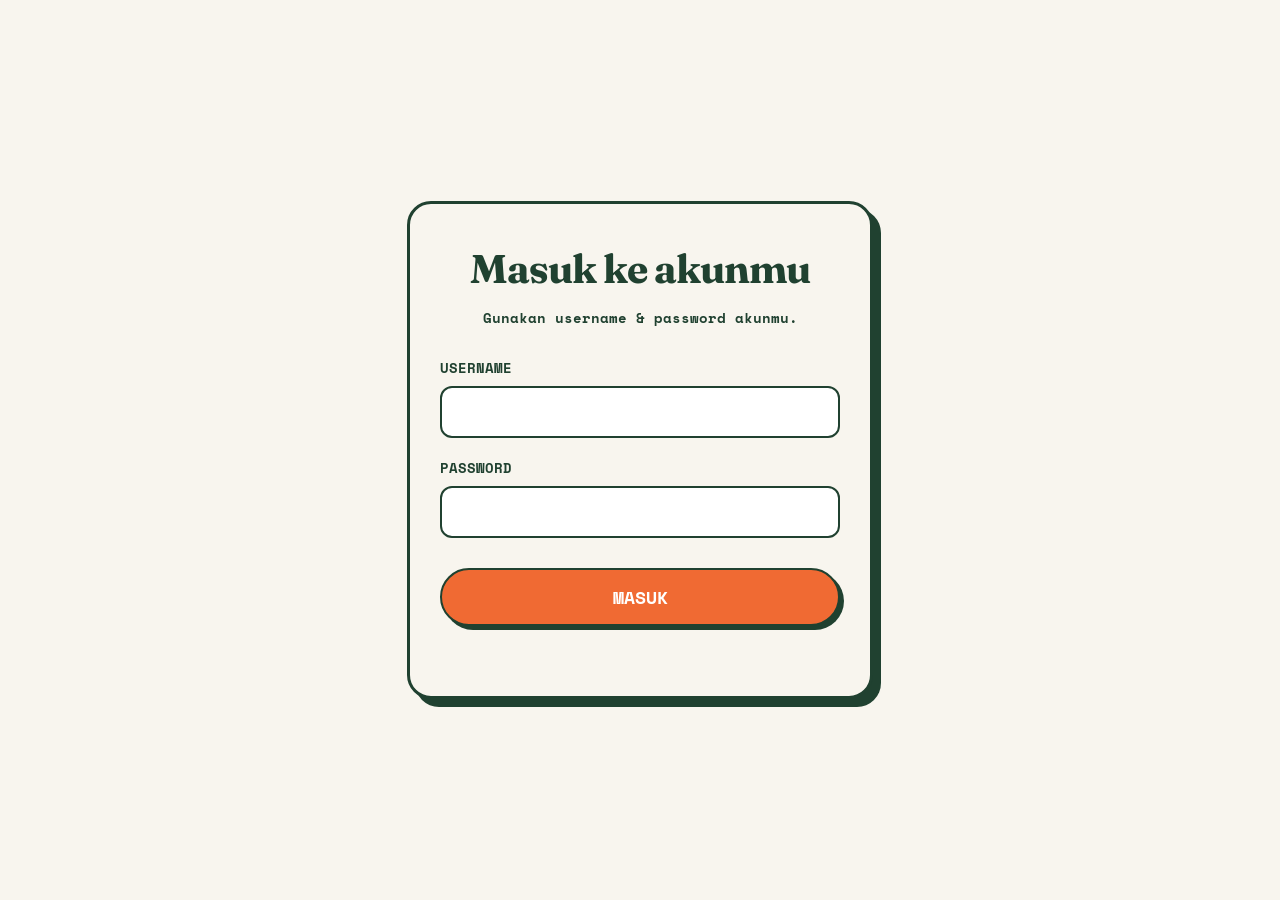
==== login.html @ 65d06ff5 "arra done" ====
<!DOCTYPE html>
<html lang="id">
<head>
<meta charset="UTF-8">
<meta name="viewport" content="width=device-width, initial-scale=1.0">
<title>Log In Online Shop</title>
<link rel="stylesheet" href="style.css">
<script src="login.js" defer></script>
</head>
<body>
<div class="login-container">
<h2>Masuk ke akunmu</h2>
<p>Gunakan username & password akunmu.</p>

    <form id="loginForm">
        <div class="input-group">
            <label for="username">Username</label>
            <input type="text" id="username" required>
        </div>
        <div class="input-group">
            <label for="password">Password</label>
            <input type="password" id="password" required>
        </div>
        
        <button type="submit" id="loginBtn">Masuk</button>
        <p id="errorMsg"></p>
    </form>
</div>
</body>
</html>

<!-- <!DOCTYPE html>
<html lang="id">
<head>
  <meta charset="UTF-8">
  <meta name="viewport" content="width=device-width, initial-scale=1.0">
  <title>Login</title>
  <link rel="stylesheet" href="style.css">
</head>
<body>
  <div class="login-container">
    <h1>Masuk ke akunmu</h1>
    <p>Gunakan username & password akunmu.</p>

    <form action="#" method="post">
      <div class="form-group">
        <label for="username">Username</label>
        <input type="text" id="username" name="username" required>
      </div>

      <div class="form-group">
        <label for="password">Password</label>
        <input type="password" id="password" name="password" required>
      </div>

      <button type="submit">Masuk</button>
    </form>
  </div>
</body>
</html> -->
---- style.css ----
@import url('https://fonts.googleapis.com/css2?family=Fraunces:opsz,wght@9..144,700&family=Space+Mono:wght@400;700&display=swap');

:root {
  --bg-color: #F8F5EE; /* Krem/Off-white ala Aura Bora */
  --text-dark: #204130; /* Hijau tua/Forest green */
  --primary-btn: #F06A33; /* Oranye Terakota */
  --primary-btn-hover: #D75520;
  --input-bg: #FFFFFF;
  --border-color: #204130;
}

body {
  margin: 0;
  padding: 0;
  background-color: var(--bg-color);
  font-family: 'Space Mono', monospace;
  color: var(--text-dark);
  display: flex;
  justify-content: center;
  align-items: center;
  height: 100vh;
}

/* Card Container ala Kemasan/Stiker */
.login-container {
  background-color: var(--bg-color);
  border: 3px solid var(--border-color);
  border-radius: 24px;
  padding: 40px 30px;
  width: 100%;
  max-width: 400px;
  box-shadow: 8px 8px 0px var(--border-color); 
  text-align: center;
}

/* Tipografi Judul Playful */
.login-container h2 {
  font-family: 'Fraunces', serif;
  font-size: 2.5rem;
  margin-top: 0;
  margin-bottom: 10px;
  color: var(--text-dark);
  letter-spacing: -1px;
}

.login-container p {
  font-size: 0.9rem;
  margin-bottom: 30px;
  color: var(--text-dark);
  font-weight: 700;
}

/* Styling Input Form */
.input-group {
  text-align: left;
  margin-bottom: 20px;
}

.input-group label {
  display: block;
  font-weight: 700;
  margin-bottom: 8px;
  font-size: 0.85rem;
  text-transform: uppercase;
}

.input-group input {
  width: 100%;
  padding: 12px;
  border: 2px solid var(--border-color);
  border-radius: 12px;
  font-family: 'Space Mono', monospace;
  font-size: 1rem;
  box-sizing: border-box;
  background-color: var(--input-bg);
  outline: none;
  transition: box-shadow 0.2s ease, transform 0.2s ease;
}

.input-group input:focus {
  box-shadow: 4px 4px 0px var(--border-color);
  transform: translate(-2px, -2px);
}

/* Styling Tombol Bold berbentuk Pill */
button {
  width: 100%;
  padding: 14px;
  background-color: var(--primary-btn);
  color: #fff;
  font-family: 'Space Mono', monospace;
  font-weight: 700;
  font-size: 1.1rem;
  text-transform: uppercase;
  border: 2px solid var(--border-color);
  border-radius: 50px;
  cursor: pointer;
  transition: all 0.2s ease;
  box-shadow: 4px 4px 0px var(--border-color);
  margin-top: 10px;
}

button:hover {
  background-color: var(--primary-btn-hover);
  transform: translate(2px, 2px);
  box-shadow: 2px 2px 0px var(--border-color);
}

button:active {
  transform: translate(4px, 4px);
  box-shadow: 0px 0px 0px var(--border-color);
}

/* Error Message */
#errorMsg {
  margin-top: 15px;
  font-size: 0.8rem;
  font-weight: bold;
  color: #D75520 !important;
}
---- style.css ----
@import url('https://fonts.googleapis.com/css2?family=Fraunces:opsz,wght@9..144,700&family=Space+Mono:wght@400;700&display=swap');

:root {
  --bg-color: #F8F5EE; /* Krem/Off-white ala Aura Bora */
  --text-dark: #204130; /* Hijau tua/Forest green */
  --primary-btn: #F06A33; /* Oranye Terakota */
  --primary-btn-hover: #D75520;
  --input-bg: #FFFFFF;
  --border-color: #204130;
}

body {
  margin: 0;
  padding: 0;
  background-color: var(--bg-color);
  font-family: 'Space Mono', monospace;
  color: var(--text-dark);
  display: flex;
  justify-content: center;
  align-items: center;
  height: 100vh;
}

/* Card Container ala Kemasan/Stiker */
.login-container {
  background-color: var(--bg-color);
  border: 3px solid var(--border-color);
  border-radius: 24px;
  padding: 40px 30px;
  width: 100%;
  max-width: 400px;
  box-shadow: 8px 8px 0px var(--border-color); 
  text-align: center;
}

/* Tipografi Judul Playful */
.login-container h2 {
  font-family: 'Fraunces', serif;
  font-size: 2.5rem;
  margin-top: 0;
  margin-bottom: 10px;
  color: var(--text-dark);
  letter-spacing: -1px;
}

.login-container p {
  font-size: 0.9rem;
  margin-bottom: 30px;
  color: var(--text-dark);
  font-weight: 700;
}

/* Styling Input Form */
.input-group {
  text-align: left;
  margin-bottom: 20px;
}

.input-group label {
  display: block;
  font-weight: 700;
  margin-bottom: 8px;
  font-size: 0.85rem;
  text-transform: uppercase;
}

.input-group input {
  width: 100%;
  padding: 12px;
  border: 2px solid var(--border-color);
  border-radius: 12px;
  font-family: 'Space Mono', monospace;
  font-size: 1rem;
  box-sizing: border-box;
  background-color: var(--input-bg);
  outline: none;
  transition: box-shadow 0.2s ease, transform 0.2s ease;
}

.input-group input:focus {
  box-shadow: 4px 4px 0px var(--border-color);
  transform: translate(-2px, -2px);
}

/* Styling Tombol Bold berbentuk Pill */
button {
  width: 100%;
  padding: 14px;
  background-color: var(--primary-btn);
  color: #fff;
  font-family: 'Space Mono', monospace;
  font-weight: 700;
  font-size: 1.1rem;
  text-transform: uppercase;
  border: 2px solid var(--border-color);
  border-radius: 50px;
  cursor: pointer;
  transition: all 0.2s ease;
  box-shadow: 4px 4px 0px var(--border-color);
  margin-top: 10px;
}

button:hover {
  background-color: var(--primary-btn-hover);
  transform: translate(2px, 2px);
  box-shadow: 2px 2px 0px var(--border-color);
}

button:active {
  transform: translate(4px, 4px);
  box-shadow: 0px 0px 0px var(--border-color);
}

/* Error Message */
#errorMsg {
  margin-top: 15px;
  font-size: 0.8rem;
  font-weight: bold;
  color: #D75520 !important;
}
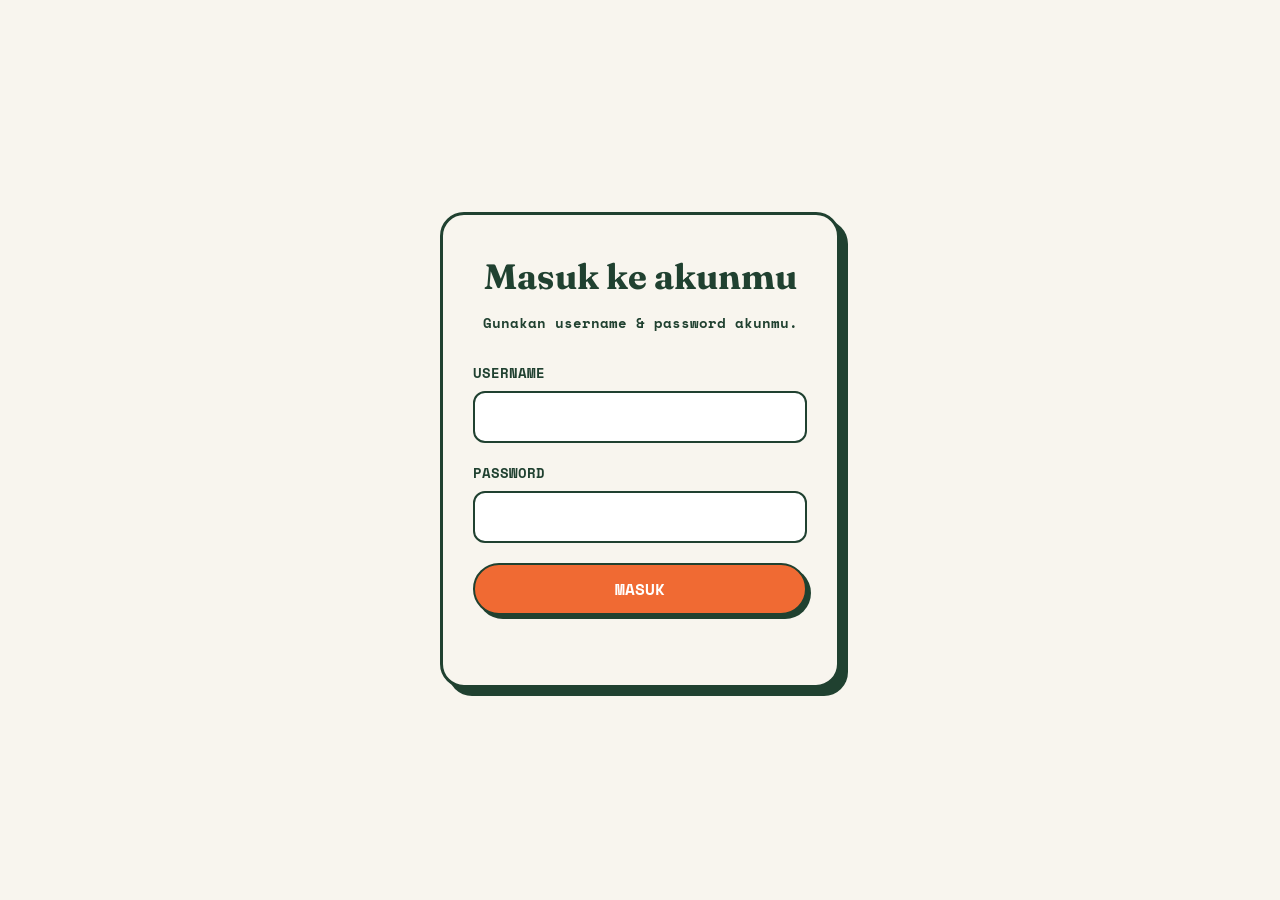
==== commit 7cd1b132: "nambah baagian izhar plus beberapa penyesuaian spt header tidak ikut scroll dan layar bisa sesuaikan" ====
--- a/login.html
+++ b/login.html
@@ -1,60 +1,30 @@
 <!DOCTYPE html>
 <html lang="id">
 <head>
-<meta charset="UTF-8">
-<meta name="viewport" content="width=device-width, initial-scale=1.0">
-<title>Log In Online Shop</title>
-<link rel="stylesheet" href="style.css">
-<script src="login.js" defer></script>
+    <meta charset="UTF-8">
+    <meta name="viewport" content="width=device-width, initial-scale=1.0">
+    <title>Log In Online Shop</title>
+    <link rel="stylesheet" href="style.css">
+    <script src="login.js" defer></script>
 </head>
 <body>
-<div class="login-container">
-<h2>Masuk ke akunmu</h2>
-<p>Gunakan username & password akunmu.</p>
+    <div class="login-container">
+        <h2>Masuk ke akunmu</h2>
+        <p>Gunakan username & password akunmu.</p>
 
-    <form id="loginForm">
-        <div class="input-group">
-            <label for="username">Username</label>
-            <input type="text" id="username" required>
-        </div>
-        <div class="input-group">
-            <label for="password">Password</label>
-            <input type="password" id="password" required>
-        </div>
-        
-        <button type="submit" id="loginBtn">Masuk</button>
-        <p id="errorMsg"></p>
-    </form>
-</div>
+        <form id="loginForm">
+            <div class="input-group">
+                <label for="username">Username</label>
+                <input type="text" id="username" required>
+            </div>
+            <div class="input-group">
+                <label for="password">Password</label>
+                <input type="password" id="password" required>
+            </div>
+            
+            <button type="submit" id="loginBtn">Masuk</button>
+            <p id="errorMsg"></p>
+        </form>
+    </div>
 </body>
-</html>
-
-<!-- <!DOCTYPE html>
-<html lang="id">
-<head>
-  <meta charset="UTF-8">
-  <meta name="viewport" content="width=device-width, initial-scale=1.0">
-  <title>Login</title>
-  <link rel="stylesheet" href="style.css">
-</head>
-<body>
-  <div class="login-container">
-    <h1>Masuk ke akunmu</h1>
-    <p>Gunakan username & password akunmu.</p>
-
-    <form action="#" method="post">
-      <div class="form-group">
-        <label for="username">Username</label>
-        <input type="text" id="username" name="username" required>
-      </div>
-
-      <div class="form-group">
-        <label for="password">Password</label>
-        <input type="password" id="password" name="password" required>
-      </div>
-
-      <button type="submit">Masuk</button>
-    </form>
-  </div>
-</body>
-</html> -->+</html>
--- a/style.css
+++ b/style.css
@@ -1,27 +1,31 @@
 @import url('https://fonts.googleapis.com/css2?family=Fraunces:opsz,wght@9..144,700&family=Space+Mono:wght@400;700&display=swap');
 
 :root {
-  --bg-color: #F8F5EE; /* Krem/Off-white ala Aura Bora */
-  --text-dark: #204130; /* Hijau tua/Forest green */
-  --primary-btn: #F06A33; /* Oranye Terakota */
+  --bg-color: #F8F5EE;
+  --text-dark: #204130;
+  --primary-btn: #F06A33;
   --primary-btn-hover: #D75520;
   --input-bg: #FFFFFF;
   --border-color: #204130;
 }
 
+* {
+  box-sizing: border-box;
+}
+
 body {
   margin: 0;
-  padding: 0;
+  padding: 20px;
   background-color: var(--bg-color);
   font-family: 'Space Mono', monospace;
   color: var(--text-dark);
   display: flex;
   justify-content: center;
-  align-items: center;
-  height: 100vh;
-}
-
-/* Card Container ala Kemasan/Stiker */
+  align-items: flex-start;
+  min-height: 100vh;
+}
+
+/* Login Container */
 .login-container {
   background-color: var(--bg-color);
   border: 3px solid var(--border-color);
@@ -31,26 +35,23 @@
   max-width: 400px;
   box-shadow: 8px 8px 0px var(--border-color); 
   text-align: center;
-}
-
-/* Tipografi Judul Playful */
+  margin: auto;
+}
+
 .login-container h2 {
   font-family: 'Fraunces', serif;
-  font-size: 2.5rem;
+  font-size: 2.2rem;
   margin-top: 0;
   margin-bottom: 10px;
-  color: var(--text-dark);
-  letter-spacing: -1px;
 }
 
 .login-container p {
   font-size: 0.9rem;
   margin-bottom: 30px;
-  color: var(--text-dark);
   font-weight: 700;
 }
 
-/* Styling Input Form */
+/* Input Group */
 .input-group {
   text-align: left;
   margin-bottom: 20px;
@@ -64,40 +65,33 @@
   text-transform: uppercase;
 }
 
-.input-group input {
+.input-group input,
+.input-group select {
   width: 100%;
   padding: 12px;
   border: 2px solid var(--border-color);
   border-radius: 12px;
   font-family: 'Space Mono', monospace;
   font-size: 1rem;
-  box-sizing: border-box;
   background-color: var(--input-bg);
   outline: none;
-  transition: box-shadow 0.2s ease, transform 0.2s ease;
-}
-
-.input-group input:focus {
-  box-shadow: 4px 4px 0px var(--border-color);
-  transform: translate(-2px, -2px);
-}
-
-/* Styling Tombol Bold berbentuk Pill */
+}
+
+/* General Button Style */
 button {
   width: 100%;
-  padding: 14px;
+  padding: 12px 18px;
   background-color: var(--primary-btn);
   color: #fff;
   font-family: 'Space Mono', monospace;
   font-weight: 700;
-  font-size: 1.1rem;
+  font-size: 1rem;
   text-transform: uppercase;
   border: 2px solid var(--border-color);
   border-radius: 50px;
   cursor: pointer;
   transition: all 0.2s ease;
   box-shadow: 4px 4px 0px var(--border-color);
-  margin-top: 10px;
 }
 
 button:hover {
@@ -106,15 +100,321 @@
   box-shadow: 2px 2px 0px var(--border-color);
 }
 
-button:active {
-  transform: translate(4px, 4px);
-  box-shadow: 0px 0px 0px var(--border-color);
-}
-
-/* Error Message */
 #errorMsg {
   margin-top: 15px;
   font-size: 0.8rem;
   font-weight: bold;
   color: #D75520 !important;
+}
+
+/* Application Layout */
+.app-container {
+  width: 100%;
+  max-width: 1100px;
+  margin: 0 auto;
+}
+
+/* Responsive Header (Logout - Welcome - Keranjang) */
+header {
+  position: sticky;
+  top: 0;
+  z-index: 100;
+  background-color: var(--bg-color); /* Agar konten di bawahnya tidak menembus transparan saat di-scroll */
+  display: flex;
+  justify-content: space-between;
+  align-items: center;
+  border-bottom: 3px solid var(--border-color);
+  padding-top: 15px;
+  padding-bottom: 15px;
+  margin-bottom: 25px;
+  width: 100%;
+  gap: 15px;
+}
+
+#logoutBtn.nav-btn,
+.cart-btn {
+  width: auto;
+  padding: 10px 20px;
+  margin-top: 0;
+  font-size: 0.85rem;
+  white-space: nowrap;
+}
+
+.welcome-text {
+  font-family: 'Fraunces', serif;
+  font-size: 1.6rem;
+  margin: 0;
+  text-align: center;
+  color: var(--text-dark);
+  flex: 1;
+}
+
+.badge {
+  background-color: var(--text-dark);
+  color: #fff;
+  border-radius: 50%;
+  padding: 2px 8px;
+  font-size: 0.8rem;
+}
+
+/* Controls Section (Search, Filter, Sort) */
+.controls-section {
+  display: grid;
+  grid-template-columns: 2fr 1fr 1fr;
+  gap: 15px;
+  margin-bottom: 30px;
+}
+
+/* Product Cards Grid */
+.product-grid {
+  display: grid;
+  grid-template-columns: repeat(auto-fill, minmax(220px, 1fr));
+  gap: 20px;
+}
+
+.product-card {
+  position: relative;
+  background: var(--input-bg);
+  border: 3px solid var(--border-color);
+  border-radius: 16px;
+  padding: 15px;
+  box-shadow: 5px 5px 0px var(--border-color);
+  display: flex;
+  flex-direction: column;
+  justify-content: space-between;
+  cursor: pointer;
+}
+
+.discount-badge {
+  position: absolute;
+  top: 10px;
+  left: 10px;
+  background-color: var(--primary-btn);
+  color: white;
+  padding: 4px 8px;
+  border-radius: 8px;
+  font-size: 0.75rem;
+  font-weight: bold;
+  border: 1px solid var(--border-color);
+}
+
+.product-img {
+  width: 100%;
+  height: 160px;
+  object-fit: contain;
+  border-bottom: 2px solid var(--border-color);
+  padding-bottom: 10px;
+  margin-bottom: 10px;
+}
+
+.product-category {
+  font-size: 0.75rem;
+  text-transform: uppercase;
+  background: #E8E2CE;
+  padding: 2px 6px;
+  border-radius: 4px;
+  font-weight: bold;
+}
+
+.product-price {
+  font-weight: bold;
+  font-size: 1.2rem;
+  color: var(--primary-btn-hover);
+  margin: 8px 0;
+}
+
+/* Cart Section */
+.cart-section {
+  background: var(--input-bg);
+  border: 3px solid var(--border-color);
+  border-radius: 16px;
+  padding: 20px;
+  margin-bottom: 25px;
+  box-shadow: 6px 6px 0px var(--border-color);
+}
+
+.cart-item {
+  display: flex;
+  align-items: center;
+  justify-content: space-between;
+  border-bottom: 1px dashed var(--border-color);
+  padding: 10px 0;
+  gap: 10px;
+  flex-wrap: wrap;
+}
+
+.cart-item-img {
+  width: 50px;
+  height: 50px;
+  object-fit: cover;
+  border-radius: 8px;
+}
+
+.cart-item-info {
+  flex: 1;
+  min-width: 120px;
+}
+
+.cart-item-actions {
+  display: flex;
+  align-items: center;
+  gap: 5px;
+}
+
+.cart-item-actions button {
+  width: auto;
+  padding: 4px 10px;
+  font-size: 0.8rem;
+}
+
+.danger-btn {
+  background-color: #d9534f !important;
+}
+
+/* Load More Container */
+.load-more-container {
+  text-align: center;
+  margin: 30px 0;
+}
+
+.load-more-container button {
+  width: auto;
+  padding: 12px 30px;
+}
+
+/* Modal Styles */
+.modal {
+  position: fixed;
+  top: 0;
+  left: 0;
+  width: 100%;
+  height: 100%;
+  background: rgba(0, 0, 0, 0.5);
+  display: flex;
+  justify-content: center;
+  align-items: center;
+  z-index: 1000;
+  padding: 15px;
+}
+
+.modal-content {
+  background: var(--bg-color);
+  border: 3px solid var(--border-color);
+  border-radius: 20px;
+  padding: 25px;
+  width: 100%;
+  max-width: 600px;
+  max-height: 90vh;
+  overflow-y: auto;
+  box-shadow: 8px 8px 0px var(--border-color);
+  position: relative;
+}
+
+.close-btn {
+  position: absolute;
+  top: 10px;
+  right: 15px;
+  font-size: 1.8rem;
+  font-weight: bold;
+  cursor: pointer;
+}
+
+.modal-detail {
+  display: flex;
+  gap: 20px;
+  align-items: center;
+}
+
+.modal-detail img {
+  width: 180px;
+  height: 180px;
+  object-fit: contain;
+  border: 2px solid var(--border-color);
+  border-radius: 12px;
+  background: white;
+}
+
+.error-box {
+  background-color: #f8d7da;
+  color: #721c24;
+  padding: 15px;
+  border: 2px solid #f5c6cb;
+  border-radius: 12px;
+  margin-bottom: 20px;
+}
+
+.hidden {
+  display: none !important;
+}
+
+/* ==========================================
+   RESPONSIVE DESIGN (MEDIA QUERIES)
+   ========================================== */
+
+/* Tablet & HP Landscape (Max-width: 768px) */
+@media (max-width: 768px) {
+  body {
+    padding: 12px;
+  }
+
+  header {
+    flex-wrap: wrap;
+  }
+
+
+  .welcome-text {
+    order: -1;
+    width: 100%;
+    flex: none;
+    margin-bottom: 10px;
+    font-size: 1.4rem;
+  }
+
+  #logoutBtn.nav-btn,
+  .cart-btn {
+    font-size: 0.8rem;
+    padding: 8px 14px;
+  }
+
+  .controls-section {
+    grid-template-columns: 1fr;
+    gap: 10px;
+  }
+
+  .product-grid {
+    grid-template-columns: repeat(auto-fill, minmax(160px, 1fr));
+    gap: 15px;
+  }
+
+  .modal-detail {
+    flex-direction: column;
+    text-align: center;
+  }
+
+  .modal-detail img {
+    width: 140px;
+    height: 140px;
+  }
+}
+
+/* HP Portrait / Layar Kecil (Max-width: 480px) */
+@media (max-width: 480px) {
+  .product-grid {
+    grid-template-columns: 1fr;
+  }
+
+  .login-container {
+    padding: 25px 18px;
+  }
+
+  .cart-item {
+    flex-direction: column;
+    align-items: flex-start;
+  }
+
+  .cart-item-actions {
+    width: 100%;
+    justify-content: space-between;
+    margin-top: 5px;
+  }
 }
